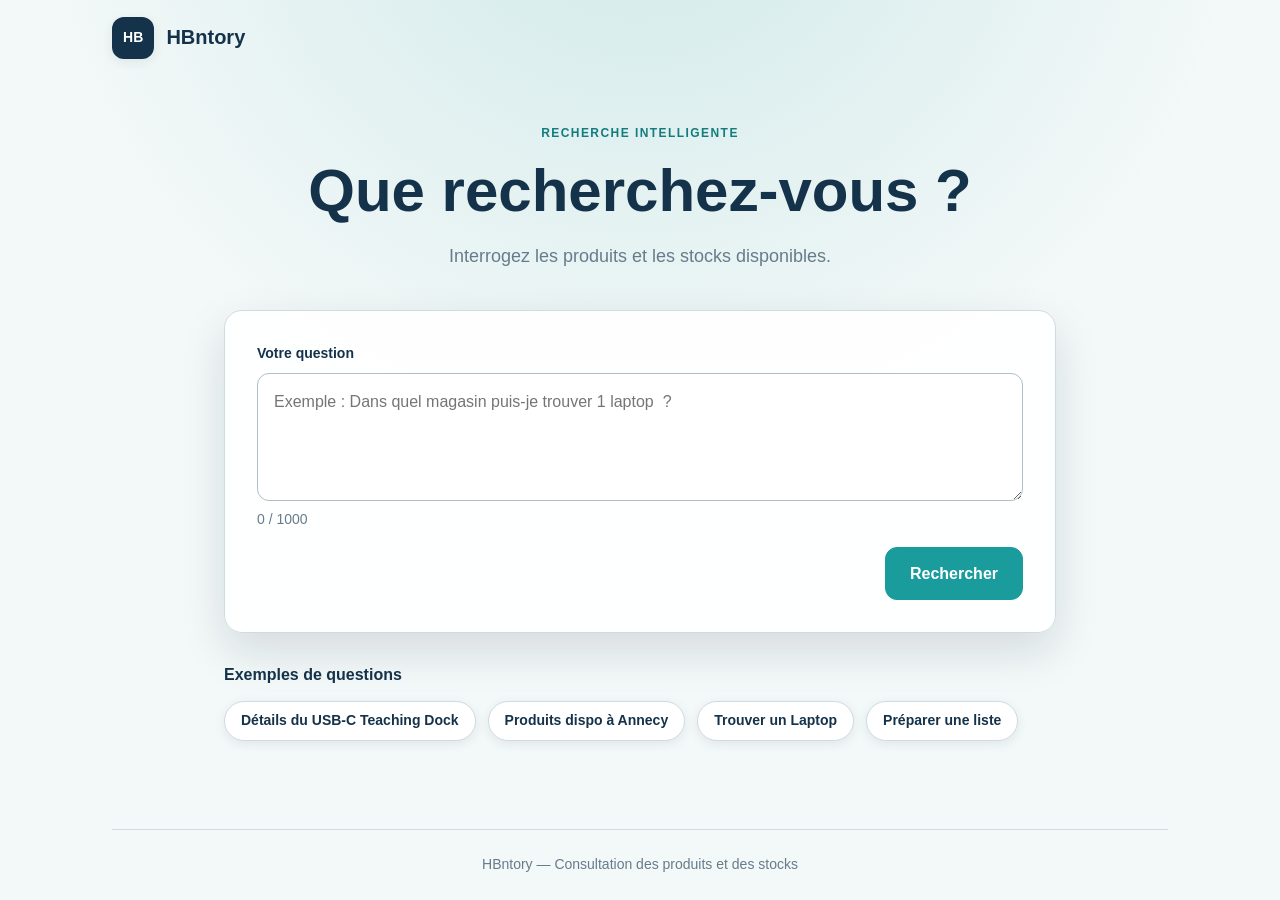
==== client_web/index.html @ fb0defdd "Add html and css for the 4 pages" ====
<!DOCTYPE html>
<html lang="fr">
<head>
    <meta charset="UTF-8">

    <meta
        name="viewport"
        content="width=device-width, initial-scale=1.0"
    >

    <meta
        name="description"
        content="Recherchez les produits et les stocks disponibles avec HBntory"
    >

    <title>Recherche de produits | HBntory</title>

    <link rel="stylesheet" href="./css/variables.css">
    <link rel="stylesheet" href="./css/base.css">
    <link rel="stylesheet" href="./css/style.css">

    <script type="module" src="./js/app.js" defer></script>
</head>

<body class="public-page">

    <header class="public-header">
        <a
            class="public-header__brand"
            href="./index.html"
            aria-label="Accueil HBntory"
        >
            <span class="public-header__logo" aria-hidden="true">
                HB
            </span>

            <span class="public-header__name">
                HBntory
            </span>
        </a>
    </header>

    <main class="public-main">

        <!-- Introduction -->
        <section
            class="query-hero"
            aria-labelledby="query-page-title"
        >
            <p class="query-hero__eyebrow">
                Recherche intelligente
            </p>

            <h1 id="query-page-title">
                Que recherchez-vous ?
            </h1>

            <p class="query-hero__description">
                Interrogez les produits et les stocks disponibles.
            </p>
        </section>

        <!-- Formulaire de question -->
        <section
            class="query-section"
            aria-labelledby="query-form-title"
        >
            <h2 id="query-form-title" class="sr-only">
                Poser une question
            </h2>

            <form id="query-form" class="query-form">

                <div class="form-field">
                    <label
                        class="form-field__label"
                        for="question"
                    >
                        Votre question
                    </label>

                    <textarea
                        id="question"
                        class="query-form__input"
                        name="question"
                        rows="3"
                        minlength="3"
                        maxlength="1000"
                        placeholder="Exemple : Dans quel magasin puis-je trouver 1 laptop  ?"
                        required
                        aria-describedby="question-help question-error"
                    ></textarea>

                    <div class="query-form__counter">
                        <p aria-live="polite">
                            <span id="question-character-count">0</span>
                            / 1000
                        </p>
                    </div>

                    <p
                        id="question-error"
                        class="form-field__error"
                        role="alert"
                        hidden
                    >
                        Saisissez une question avant de lancer la recherche.
                    </p>
                </div>

                <button
                    id="query-submit"
                    class="button button--primary button--large"
                    type="submit"
                >
                    Rechercher
                </button>
            </form>
        </section>

        <!-- Exemples de questions -->
        <section
            class="query-examples"
            aria-labelledby="query-examples-title"
        >
            <h2 id="query-examples-title">
                Exemples de questions
            </h2>

            <div class="query-examples__list">
                <button
                    class="query-example"
                    type="button"
                    data-question="Donne-moi les détails du produit P-012."
                >
                    Détails du USB-C Teaching Dock
                </button>

                <button
                    class="query-example"
                    type="button"
                    data-question="Quels produits sont disponibles dans la branche Annecy ?"
                >
                    Produits dispo à Annecy
                </button>

                <button
                    class="query-example"
                    type="button"
                    data-question="Dans quelle branche le produit P-001 est-il disponible ?"
                >
                    Trouver un Laptop
                </button>

                <button
                    class="query-example"
                    type="button"
                    data-question="Où puis-je acheter 3 unités de P-001 et 2 unités de P-005 ?"
                >
                    Préparer une liste
                </button>
            </div>
        </section>

        <!-- Chargement -->
        <section
            id="query-loading"
            class="query-result query-result--loading"
            role="status"
            aria-live="polite"
            aria-labelledby="query-loading-title"
            hidden
        >
            <div
                class="loading-message__spinner"
                aria-hidden="true"
            ></div>

            <div>
                <h2 id="query-loading-title">
                    Recherche en cours
                </h2>

                <p>
                    Nous consultons les informations produit et les stocks…
                </p>
            </div>
        </section>

        <!-- Erreur -->
        <section
            id="query-error"
            class="query-result query-result--error"
            role="alert"
            aria-live="assertive"
            aria-labelledby="query-error-title"
            hidden
        >
            <h2 id="query-error-title">
                Impossible d’obtenir une réponse
            </h2>

            <p id="query-error-message">
                Le service est temporairement indisponible.
            </p>

            <button
                id="retry-query-button"
                class="button button--secondary"
                type="button"
            >
                Réessayer
            </button>
        </section>

        <!-- Réponse de l’IA -->
        <section
            id="query-result"
            class="query-result query-result--success"
            aria-labelledby="query-result-title"
            hidden
        >
            <header class="query-result__header">
                <p class="query-result__eyebrow">
                    Résultat
                </p>

                <h2 id="query-result-title">
                    Réponse
                </h2>
            </header>

            <article class="query-answer">
                <p
                    id="query-answer"
                    class="query-answer__content"
                    tabindex="-1"
                ></p>
            </article>

            <footer class="query-result__footer">
                <p>
                    Réponse fondée sur les informations disponibles
                    au moment de la requête.
                </p>

                <button
                    id="new-query-button"
                    class="button button--secondary"
                    type="button"
                >
                    Poser une autre question
                </button>
            </footer>
        </section>

    </main>

    <footer class="public-footer">
        <p>
            HBntory — Consultation des produits et des stocks
        </p>
    </footer>

</body>
</html>
---- client_web/css/variables.css ----
:root {
  --color-navy-950: #0d2638;
  --color-navy-900: #14324a;
  --color-blue-700: #246da8;
  --color-blue-600: #2f7fbd;
  --color-blue-100: #e5f1fa;
  --color-blue-50: #f3f8fc;

  --color-teal-700: #147c7d;
  --color-teal-600: #1b9c9c;
  --color-teal-100: #ddf3f1;

  --color-danger-700: #b4232d;
  --color-danger-600: #d33c48;
  --color-danger-100: #fde8ea;

  --color-white: #ffffff;
  --color-background: #f3f8f8;
  --color-surface: #ffffff;
  --color-surface-muted: #edf4f6;
  --color-border: #cedce2;
  --color-border-strong: #aebfc8;
  --color-text: #20313f;
  --color-text-muted: #667c8b;

  --font-family-sans: Inter, "Segoe UI", Roboto, Helvetica, Arial, sans-serif;
  --font-size-xs: 0.75rem;
  --font-size-sm: 0.875rem;
  --font-size-base: 1rem;
  --font-size-lg: 1.125rem;
  --font-size-xl: 1.25rem;
  --font-size-2xl: 1.5rem;
  --font-size-hero: clamp(2.1rem, 6vw, 3.75rem);

  --space-1: 0.25rem;
  --space-2: 0.5rem;
  --space-3: 0.75rem;
  --space-4: 1rem;
  --space-5: 1.25rem;
  --space-6: 1.5rem;
  --space-8: 2rem;
  --space-10: 2.5rem;
  --space-12: 3rem;
  --space-16: 4rem;

  --container-width: 66rem;
  --radius-sm: 0.375rem;
  --radius-md: 0.75rem;
  --radius-lg: 1.125rem;
  --radius-pill: 999px;

  --shadow-sm: 0 3px 12px rgb(13 38 56 / 8%);
  --shadow-md: 0 18px 45px rgb(13 38 56 / 13%);
  --shadow-focus: 0 0 0 0.25rem rgb(27 156 156 / 20%);

  --transition-fast: 150ms ease;
}
---- client_web/css/base.css ----
*,
*::before,
*::after {
  box-sizing: border-box;
}

html {
  min-height: 100%;
  color-scheme: light;
}

body {
  min-width: 20rem;
  min-height: 100vh;
  margin: 0;
  color: var(--color-text);
  background: var(--color-background);
  font-family: var(--font-family-sans);
  font-size: var(--font-size-base);
  line-height: 1.55;
  text-rendering: optimizeLegibility;
}

button,
textarea {
  color: inherit;
  font: inherit;
}

button {
  cursor: pointer;
}

button:disabled,
textarea:disabled {
  cursor: not-allowed;
  opacity: 0.65;
}

a {
  color: var(--color-blue-700);
}

h1,
h2,
p {
  margin-top: 0;
}

h1,
h2 {
  color: var(--color-navy-900);
  line-height: 1.2;
}

:focus-visible {
  outline: 0.1875rem solid var(--color-teal-600);
  outline-offset: 0.1875rem;
}

[hidden] {
  display: none !important;
}

.sr-only {
  position: absolute;
  width: 1px;
  height: 1px;
  padding: 0;
  margin: -1px;
  overflow: hidden;
  clip: rect(0, 0, 0, 0);
  white-space: nowrap;
  border: 0;
}

.button {
  display: inline-flex;
  min-height: 2.875rem;
  align-items: center;
  justify-content: center;
  gap: var(--space-2);
  padding: 0.7rem 1.2rem;
  border: 1px solid transparent;
  border-radius: var(--radius-md);
  font-weight: 800;
  line-height: 1.2;
  text-decoration: none;
  transition:
    color var(--transition-fast),
    background-color var(--transition-fast),
    border-color var(--transition-fast),
    transform var(--transition-fast);
}

.button:not(:disabled):active {
  transform: translateY(1px);
}

.button--primary {
  color: var(--color-white);
  background: var(--color-teal-600);
  border-color: var(--color-teal-600);
}

.button--primary:hover:not(:disabled) {
  background: var(--color-teal-700);
  border-color: var(--color-teal-700);
}

.button--secondary {
  color: var(--color-navy-900);
  background: var(--color-white);
  border-color: var(--color-border);
}

.button--secondary:hover:not(:disabled) {
  background: var(--color-blue-50);
  border-color: var(--color-blue-700);
}

.button--large {
  min-height: 3.35rem;
  padding-inline: var(--space-6);
}

.form-field {
  display: grid;
  gap: var(--space-2);
}

.form-field__label {
  color: var(--color-navy-900);
  font-size: var(--font-size-sm);
  font-weight: 800;
}

.form-field__help,
.form-field__error {
  margin: 0;
  font-size: var(--font-size-sm);
}

.form-field__help {
  color: var(--color-text-muted);
}

.form-field__error {
  color: var(--color-danger-700);
  font-weight: 700;
}

@media (prefers-reduced-motion: reduce) {
  *,
  *::before,
  *::after {
    transition-duration: 0.01ms !important;
    animation-duration: 0.01ms !important;
    animation-iteration-count: 1 !important;
  }
}
---- client_web/css/style.css ----
.public-page {
  display: grid;
  min-height: 100vh;
  grid-template-rows: auto 1fr auto;
  background:
    radial-gradient(
      circle at 50% -10rem,
      rgb(27 156 156 / 17%),
      transparent 38rem
    ),
    var(--color-background);
}

/* ---------- En-tête ---------- */

.public-header {
  display: flex;
  width: min(100% - 2rem, var(--container-width));
  min-height: 4.75rem;
  align-items: center;
  justify-content: space-between;
  gap: var(--space-5);
  margin-inline: auto;
}

.public-header__brand {
  display: inline-flex;
  align-items: center;
  gap: var(--space-3);
  color: var(--color-navy-900);
  font-size: var(--font-size-xl);
  font-weight: 900;
  text-decoration: none;
}

.public-header__logo {
  display: grid;
  width: 2.65rem;
  height: 2.65rem;
  place-items: center;
  border-radius: var(--radius-md);
  color: var(--color-white);
  background: var(--color-navy-900);
  font-size: var(--font-size-sm);
  box-shadow: var(--shadow-sm);
}

.public-header__information {
  padding: var(--space-2) var(--space-4);
  margin: 0;
  border-radius: var(--radius-pill);
  color: var(--color-teal-700);
  background: var(--color-teal-100);
  font-size: var(--font-size-sm);
  font-weight: 700;
}

/* ---------- Contenu ---------- */

.public-main {
  width: min(100% - 2rem, var(--container-width));
  margin-inline: auto;
  padding-block: var(--space-12) var(--space-16);
}

.query-hero {
  max-width: 49rem;
  margin: 0 auto var(--space-10);
  text-align: center;
}

.query-hero__eyebrow {
  margin-bottom: var(--space-3);
  color: var(--color-teal-700);
  font-size: var(--font-size-xs);
  font-weight: 900;
  letter-spacing: 0.12em;
  text-transform: uppercase;
}

.query-hero h1 {
  margin-bottom: var(--space-4);
  font-size: var(--font-size-hero);
}

.query-hero__description {
  margin-bottom: 0;
  color: var(--color-text-muted);
  font-size: var(--font-size-lg);
}

/* ---------- Formulaire principal ---------- */

.query-section {
  max-width: 52rem;
  padding: clamp(1.25rem, 4vw, 2rem);
  margin-inline: auto;
  border: 1px solid var(--color-border);
  border-radius: var(--radius-lg);
  background: rgb(255 255 255 / 94%);
  box-shadow: var(--shadow-md);
}

.query-form {
  display: grid;
  gap: var(--space-4);
}

.query-form__input {
  width: 100%;
  min-height: 8rem;
  resize: vertical;
  padding: var(--space-4);
  border: 1px solid var(--color-border-strong);
  border-radius: var(--radius-md);
  background: var(--color-white);
  line-height: 1.55;
  transition:
    border-color var(--transition-fast),
    box-shadow var(--transition-fast);
}

.query-form__input:hover {
  border-color: var(--color-teal-600);
}

.query-form__input:focus {
  border-color: var(--color-teal-600);
  outline: none;
  box-shadow: var(--shadow-focus);
}

.query-form__input[aria-invalid="true"] {
  border-color: var(--color-danger-600);
}

.query-form__counter {
  display: flex;
  justify-content: space-between;
  gap: var(--space-4);
  color: var(--color-text-muted);
  font-size: var(--font-size-sm);
}

.query-form__counter p {
  margin: 0;
}

.query-form > .button {
  justify-self: end;
}

/* ---------- Exemples ---------- */

.query-examples {
  max-width: 52rem;
  margin: var(--space-8) auto 0;
}

.query-examples h2 {
  margin-bottom: var(--space-4);
  font-size: var(--font-size-base);
}

.query-examples__list {
  display: flex;
  flex-wrap: wrap;
  gap: var(--space-3);
}

.query-example {
  min-height: 2.5rem;
  padding: var(--space-2) var(--space-4);
  border: 1px solid var(--color-border);
  border-radius: var(--radius-pill);
  color: var(--color-navy-900);
  background: var(--color-white);
  font-size: var(--font-size-sm);
  font-weight: 700;
  box-shadow: var(--shadow-sm);
  transition:
    border-color var(--transition-fast),
    background-color var(--transition-fast),
    transform var(--transition-fast);
}

.query-example:hover {
  border-color: var(--color-teal-600);
  background: var(--color-teal-100);
  transform: translateY(-1px);
}

/* ---------- Résultats ---------- */

.query-result {
  max-width: 52rem;
  padding: clamp(1.25rem, 4vw, 2rem);
  margin: var(--space-8) auto 0;
  border: 1px solid var(--color-border);
  border-radius: var(--radius-lg);
  background: var(--color-white);
  box-shadow: var(--shadow-sm);
}

.query-result--loading {
  display: flex;
  align-items: center;
  gap: var(--space-5);
  color: var(--color-text-muted);
}

.query-result--loading h2 {
  margin-bottom: var(--space-1);
  font-size: var(--font-size-xl);
}

.query-result--loading p {
  margin-bottom: 0;
}

.loading-message__spinner {
  width: 2rem;
  height: 2rem;
  flex: 0 0 auto;
  border: 0.25rem solid var(--color-teal-100);
  border-top-color: var(--color-teal-600);
  border-radius: 50%;
  animation: spinner-rotation 750ms linear infinite;
}

@keyframes spinner-rotation {
  to {
    transform: rotate(360deg);
  }
}

.query-result--error {
  border-color: var(--color-danger-600);
  color: var(--color-danger-700);
  background: var(--color-danger-100);
}

.query-result--error h2 {
  color: var(--color-danger-700);
}

.query-result--success {
  border-top: 0.3rem solid var(--color-teal-600);
}

.query-result__header {
  margin-bottom: var(--space-5);
}

.query-result__eyebrow {
  display: inline-flex;
  padding: var(--space-1) var(--space-3);
  margin-bottom: var(--space-3);
  border-radius: var(--radius-pill);
  color: var(--color-teal-700);
  background: var(--color-teal-100);
  font-size: var(--font-size-xs);
  font-weight: 900;
  text-transform: uppercase;
}

.query-result__header h2 {
  margin-bottom: 0;
  font-size: var(--font-size-2xl);
}

.query-answer {
  padding: var(--space-5);
  border-radius: var(--radius-md);
  background: var(--color-surface-muted);
}

.query-answer__content {
  margin: 0;
  white-space: pre-wrap;
  overflow-wrap: anywhere;
}

.query-result__footer {
  display: flex;
  align-items: center;
  justify-content: space-between;
  gap: var(--space-5);
  padding-top: var(--space-5);
  margin-top: var(--space-5);
  border-top: 1px solid var(--color-border);
}

.query-result__footer p {
  margin: 0;
  color: var(--color-text-muted);
  font-size: var(--font-size-sm);
}

/* ---------- Pied de page ---------- */

.public-footer {
  display: flex;
  width: min(100% - 2rem, var(--container-width));
  align-items: center;
  justify-content: center;
  gap: var(--space-5);
  padding-block: var(--space-6);
  margin-inline: auto;
  border-top: 1px solid var(--color-border);
  color: var(--color-text-muted);
  font-size: var(--font-size-sm);
}

.public-footer p {
  margin: 0;
}

/* ---------- Responsive ---------- */

@media (max-width: 40rem) {
  .public-main {
    padding-block: var(--space-8);
  }

  .query-hero {
    margin-bottom: var(--space-8);
  }

  .query-form > .button {
    width: 100%;
  }

  .query-examples__list {
    flex-direction: column;
  }

  .query-example {
    width: 100%;
  }

  .query-result--loading,
  .query-result__footer,
  .public-footer {
    align-items: stretch;
    flex-direction: column;
  }

  .query-result__footer .button {
    width: 100%;
  }
}

@media (max-width: 28rem) {
  .public-header__information {
    display: none;
  }

  .public-main {
    width: min(100% - 1rem, var(--container-width));
  }

  .query-form__counter {
    align-items: flex-start;
    flex-direction: column;
    gap: var(--space-1);
  }
}
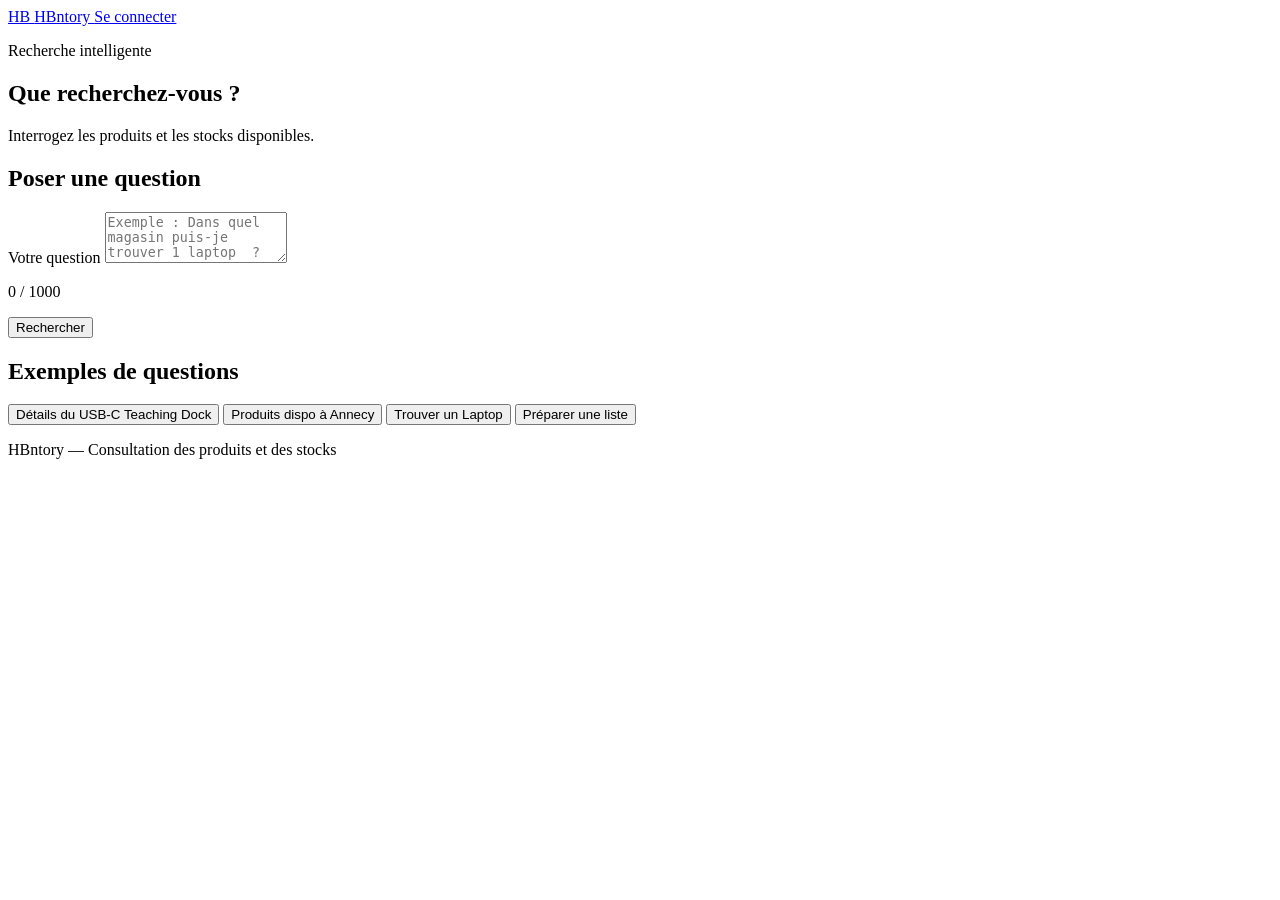
==== commit 1831a04f: "feat: serve client_web as the default landing page, add login button / now serves client_web/index.h" ====
--- a/client_web/index.html
+++ b/client_web/index.html
@@ -15,11 +15,11 @@
 
     <title>Recherche de produits | HBntory</title>
 
-    <link rel="stylesheet" href="./css/variables.css">
-    <link rel="stylesheet" href="./css/base.css">
-    <link rel="stylesheet" href="./css/style.css">
-
-    <script type="module" src="./js/app.js" defer></script>
+    <link rel="stylesheet" href="/client-web/css/variables.css">
+    <link rel="stylesheet" href="/client-web/css/base.css">
+    <link rel="stylesheet" href="/client-web/css/style.css">
+
+    <script type="module" src="/client-web/js/app.js" defer></script>
 </head>
 
 <body class="public-page">
@@ -27,7 +27,7 @@
     <header class="public-header">
         <a
             class="public-header__brand"
-            href="./index.html"
+            href="/"
             aria-label="Accueil HBntory"
         >
             <span class="public-header__logo" aria-hidden="true">
@@ -37,6 +37,10 @@
             <span class="public-header__name">
                 HBntory
             </span>
+        </a>
+
+        <a class="button button--secondary" href="/login">
+            Se connecter
         </a>
     </header>
 
@@ -131,7 +135,7 @@
                 <button
                     class="query-example"
                     type="button"
-                    data-question="Donne-moi les détails du produit P-012."
+                    data-question="Donne-moi les détails du produit USB-C Teaching Dock."
                 >
                     Détails du USB-C Teaching Dock
                 </button>
@@ -139,7 +143,7 @@
                 <button
                     class="query-example"
                     type="button"
-                    data-question="Quels produits sont disponibles dans la branche Annecy ?"
+                    data-question="Quels produits sont disponibles dans le magasin de Annecy ?"
                 >
                     Produits dispo à Annecy
                 </button>
@@ -147,7 +151,7 @@
                 <button
                     class="query-example"
                     type="button"
-                    data-question="Dans quelle branche le produit P-001 est-il disponible ?"
+                    data-question="Dans quel magasin je peux trouver un Laptop ?"
                 >
                     Trouver un Laptop
                 </button>
@@ -155,7 +159,7 @@
                 <button
                     class="query-example"
                     type="button"
-                    data-question="Où puis-je acheter 3 unités de P-001 et 2 unités de P-005 ?"
+                    data-question="Où puis-je acheter 3 USB-C Teaching Dock et 2 Laptop ?"
                 >
                     Préparer une liste
                 </button>
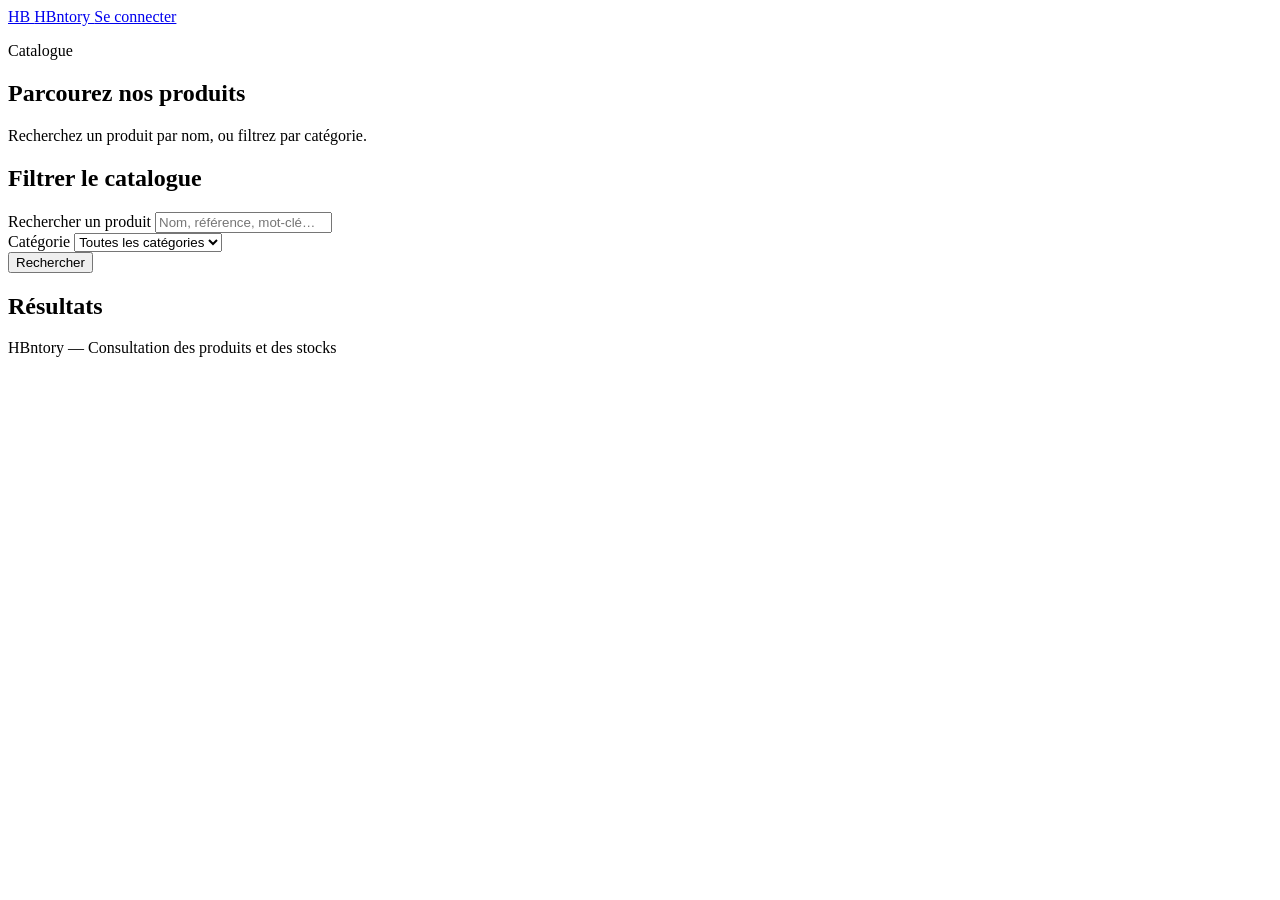
==== commit 3058121f: "feat: replace the AI query page with a product catalogue client_web was still shaped for the abandon" ====
--- a/client_web/index.html
+++ b/client_web/index.html
@@ -10,10 +10,10 @@
 
     <meta
         name="description"
-        content="Recherchez les produits et les stocks disponibles avec HBntory"
+        content="Parcourez le catalogue de produits HBntory par catégorie ou par recherche"
     >
 
-    <title>Recherche de produits | HBntory</title>
+    <title>Catalogue produits | HBntory</title>
 
     <link rel="stylesheet" href="/client-web/css/variables.css">
     <link rel="stylesheet" href="/client-web/css/base.css">
@@ -49,71 +49,69 @@
         <!-- Introduction -->
         <section
             class="query-hero"
-            aria-labelledby="query-page-title"
+            aria-labelledby="catalogue-title"
         >
             <p class="query-hero__eyebrow">
-                Recherche intelligente
-            </p>
-
-            <h1 id="query-page-title">
-                Que recherchez-vous ?
+                Catalogue
+            </p>
+
+            <h1 id="catalogue-title">
+                Parcourez nos produits
             </h1>
 
             <p class="query-hero__description">
-                Interrogez les produits et les stocks disponibles.
-            </p>
-        </section>
-
-        <!-- Formulaire de question -->
-        <section
-            class="query-section"
-            aria-labelledby="query-form-title"
-        >
-            <h2 id="query-form-title" class="sr-only">
-                Poser une question
+                Recherchez un produit par nom, ou filtrez par catégorie.
+            </p>
+        </section>
+
+        <!-- Filtres -->
+        <section
+            class="catalogue-filters"
+            aria-labelledby="catalogue-filters-title"
+        >
+            <h2 id="catalogue-filters-title" class="sr-only">
+                Filtrer le catalogue
             </h2>
 
-            <form id="query-form" class="query-form">
+            <form id="catalogue-form" class="catalogue-filters__form">
 
                 <div class="form-field">
                     <label
                         class="form-field__label"
-                        for="question"
-                    >
-                        Votre question
+                        for="search-input"
+                    >
+                        Rechercher un produit
                     </label>
 
-                    <textarea
-                        id="question"
-                        class="query-form__input"
-                        name="question"
-                        rows="3"
-                        minlength="3"
-                        maxlength="1000"
-                        placeholder="Exemple : Dans quel magasin puis-je trouver 1 laptop  ?"
-                        required
-                        aria-describedby="question-help question-error"
-                    ></textarea>
-
-                    <div class="query-form__counter">
-                        <p aria-live="polite">
-                            <span id="question-character-count">0</span>
-                            / 1000
-                        </p>
-                    </div>
-
-                    <p
-                        id="question-error"
-                        class="form-field__error"
-                        role="alert"
-                        hidden
-                    >
-                        Saisissez une question avant de lancer la recherche.
-                    </p>
+                    <input
+                        id="search-input"
+                        class="form-field__input"
+                        type="search"
+                        name="q"
+                        maxlength="200"
+                        placeholder="Nom, référence, mot-clé…"
+                    >
                 </div>
 
+                <div class="form-field">
+                    <label
+                        class="form-field__label"
+                        for="category-select"
+                    >
+                        Catégorie
+                    </label>
+
+                    <select
+                        id="category-select"
+                        class="form-field__input"
+                        name="category"
+                    >
+                        <option value="">Toutes les catégories</option>
+                    </select>
+                </div>
+
                 <button
-                    id="query-submit"
+                    id="catalogue-submit"
                     class="button button--primary button--large"
                     type="submit"
                 >
@@ -122,57 +120,13 @@
             </form>
         </section>
 
-        <!-- Exemples de questions -->
-        <section
-            class="query-examples"
-            aria-labelledby="query-examples-title"
-        >
-            <h2 id="query-examples-title">
-                Exemples de questions
-            </h2>
-
-            <div class="query-examples__list">
-                <button
-                    class="query-example"
-                    type="button"
-                    data-question="Donne-moi les détails du produit USB-C Teaching Dock."
-                >
-                    Détails du USB-C Teaching Dock
-                </button>
-
-                <button
-                    class="query-example"
-                    type="button"
-                    data-question="Quels produits sont disponibles dans le magasin de Annecy ?"
-                >
-                    Produits dispo à Annecy
-                </button>
-
-                <button
-                    class="query-example"
-                    type="button"
-                    data-question="Dans quel magasin je peux trouver un Laptop ?"
-                >
-                    Trouver un Laptop
-                </button>
-
-                <button
-                    class="query-example"
-                    type="button"
-                    data-question="Où puis-je acheter 3 USB-C Teaching Dock et 2 Laptop ?"
-                >
-                    Préparer une liste
-                </button>
-            </div>
-        </section>
-
         <!-- Chargement -->
         <section
-            id="query-loading"
+            id="catalogue-loading"
             class="query-result query-result--loading"
             role="status"
             aria-live="polite"
-            aria-labelledby="query-loading-title"
+            aria-labelledby="catalogue-loading-title"
             hidden
         >
             <div
@@ -181,35 +135,35 @@
             ></div>
 
             <div>
-                <h2 id="query-loading-title">
-                    Recherche en cours
+                <h2 id="catalogue-loading-title">
+                    Chargement du catalogue
                 </h2>
 
                 <p>
-                    Nous consultons les informations produit et les stocks…
+                    Nous consultons le catalogue de produits…
                 </p>
             </div>
         </section>
 
         <!-- Erreur -->
         <section
-            id="query-error"
+            id="catalogue-error"
             class="query-result query-result--error"
             role="alert"
             aria-live="assertive"
-            aria-labelledby="query-error-title"
+            aria-labelledby="catalogue-error-title"
             hidden
         >
-            <h2 id="query-error-title">
-                Impossible d’obtenir une réponse
+            <h2 id="catalogue-error-title">
+                Impossible de charger le catalogue
             </h2>
 
-            <p id="query-error-message">
+            <p id="catalogue-error-message">
                 Le service est temporairement indisponible.
             </p>
 
             <button
-                id="retry-query-button"
+                id="retry-catalogue-button"
                 class="button button--secondary"
                 type="button"
             >
@@ -217,45 +171,24 @@
             </button>
         </section>
 
-        <!-- Réponse de l’IA -->
-        <section
-            id="query-result"
-            class="query-result query-result--success"
-            aria-labelledby="query-result-title"
+        <!-- Aucun résultat -->
+        <section
+            id="catalogue-empty"
+            class="catalogue-empty"
             hidden
         >
-            <header class="query-result__header">
-                <p class="query-result__eyebrow">
-                    Résultat
-                </p>
-
-                <h2 id="query-result-title">
-                    Réponse
-                </h2>
-            </header>
-
-            <article class="query-answer">
-                <p
-                    id="query-answer"
-                    class="query-answer__content"
-                    tabindex="-1"
-                ></p>
-            </article>
-
-            <footer class="query-result__footer">
-                <p>
-                    Réponse fondée sur les informations disponibles
-                    au moment de la requête.
-                </p>
-
-                <button
-                    id="new-query-button"
-                    class="button button--secondary"
-                    type="button"
-                >
-                    Poser une autre question
-                </button>
-            </footer>
+            <p>
+                Aucun produit ne correspond à cette recherche.
+            </p>
+        </section>
+
+        <!-- Résultats -->
+        <section aria-labelledby="catalogue-results-title">
+            <h2 id="catalogue-results-title" class="sr-only">
+                Résultats
+            </h2>
+
+            <ul id="product-grid" class="product-grid"></ul>
         </section>
 
     </main>
